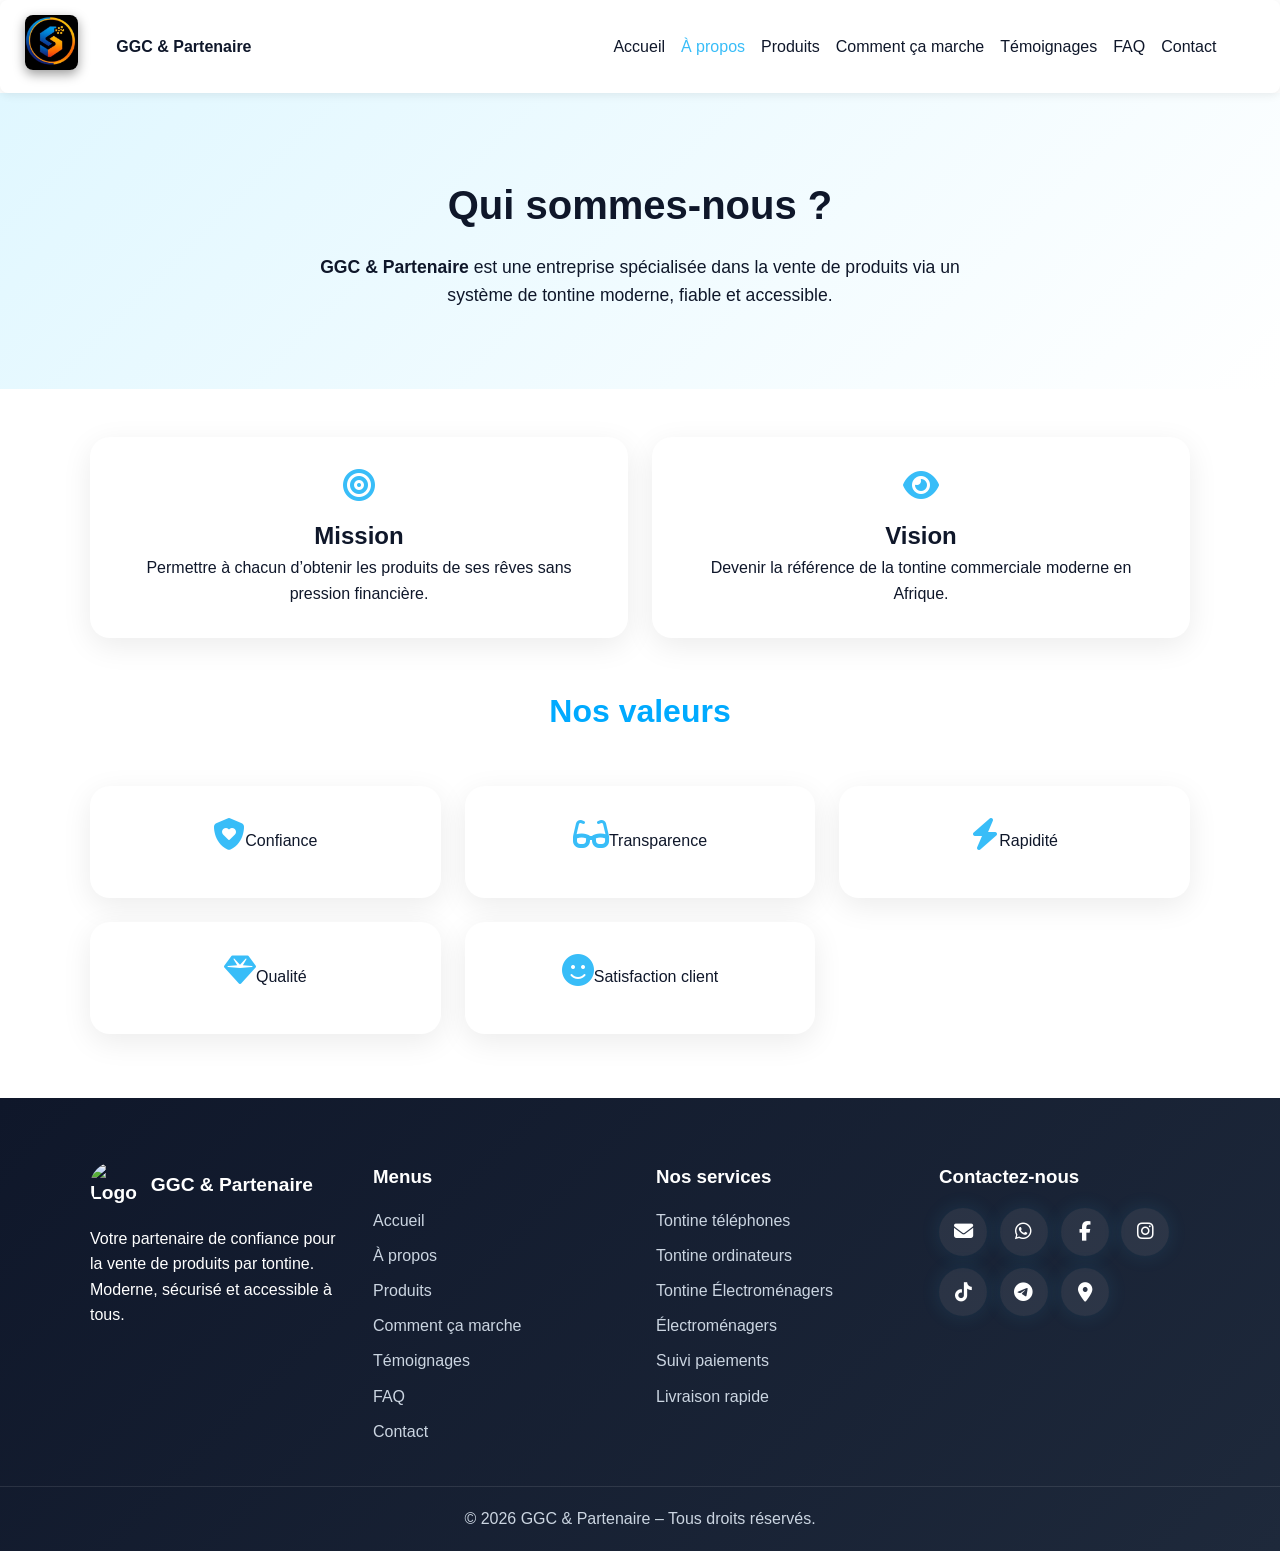
==== about.html @ 8f108630 "Initial commit du site GGC" ====
<!DOCTYPE html>
<html lang="fr">
<head>
  <meta charset="UTF-8" />
  <meta name="viewport" content="width=device-width, initial-scale=1.0" />
  <meta name="description" content="À propos - GGC & Partenaire" />
  <title>À propos | GGC & Partenaire</title>
  <link rel="stylesheet" href="assetes/css/style.css" />
  <link rel="stylesheet" href="https://cdnjs.cloudflare.com/ajax/libs/font-awesome/6.5.1/css/all.min.css" />
</head>
<body>
  <header class="header">
    <div class="logo">
      <img src="assetes/images/logom.jpeg" alt="Logo">
    </div>
    <nav class="navbar container">
      <a class="logo" href="index.html">GGC & Partenaire</a>
      <ul class="nav-menu" id="navMenu">
        <li><a href="index.html">Accueil</a></li>
        <li><a href="about.html" class="active">À propos</a></li>
        <li><a href="produitc.html">Produits</a></li>
        <li><a href="comment_ca_marche.html">Comment ça marche</a></li>
        <li><a href="testimolia.html">Témoignages</a></li>
        <li><a href="fag.html">FAQ</a></li>
        <li><a href="contact.html">Contact</a></li>
      </ul>
      <div class="menu-toggle" id="menuToggle"><i class="fas fa-bars"></i></div>
    </nav>
  </header>

  <section class="about-hero">
    <div class="container reveal">
      <h1>Qui sommes-nous ?</h1>
      <p>
        <strong>GGC & Partenaire</strong> est une entreprise spécialisée dans la vente de produits
        via un système de tontine moderne, fiable et accessible.
      </p>
    </div>
  </section>

  <section class="about-content container">
    <div class="about-grid">
      <div class="about-card reveal">
        <i class="fas fa-bullseye"></i>
        <h2>Mission</h2>
        <p>Permettre à chacun d’obtenir les produits de ses rêves sans pression financière.</p>
      </div>

      <div class="about-card reveal">
        <i class="fas fa-eye"></i>
        <h2>Vision</h2>
        <p>Devenir la référence de la tontine commerciale moderne en Afrique.</p>
      </div>
    </div>
  </section>

  <section class="values container">
    <h2 class="section-title reveal">Nos valeurs</h2>
    <div class="value-grid">
      <div class="value-card reveal"><i class="fas fa-shield-heart"></i><span>Confiance</span></div>
      <div class="value-card reveal"><i class="fas fa-glasses"></i><span>Transparence</span></div>
      <div class="value-card reveal"><i class="fas fa-bolt"></i><span>Rapidité</span></div>
      <div class="value-card reveal"><i class="fas fa-gem"></i><span>Qualité</span></div>
      <div class="value-card reveal"><i class="fas fa-face-smile"></i><span>Satisfaction client</span></div>
    </div>
  </section>

  <footer class="pro-footer">
  <div class="container footer-grid-pro">
    <!-- Logo + description -->
    <div class="footer-brand">
      <a href="index.html" class="footer-logo">
        <img src="images/logo.png" alt="Logo GGC & Partenaire" />
        <span>GGC & Partenaire</span>
      </a>
      <p>
        Votre partenaire de confiance pour la vente de produits par tontine.
        Moderne, sécurisé et accessible à tous.
      </p>
    </div>

    <!-- Menus -->
    <div class="footer-links">
      <h3>Menus</h3>
      <a href="index.html">Accueil</a>
      <a href="about.html">À propos</a>
      <a href="produitc.html">Produits</a>
      <a href="comment_ca_marche.html">Comment ça marche</a>
      <a href="testimolia.html">Témoignages</a>
      <a href="fag.html">FAQ</a>
      <a href="contact.html">Contact</a>
    </div>

    <!-- Services -->
    <div class="footer-services">
      <h3>Nos services</h3>
      <a href="produitc.html#telephone">Tontine téléphones</a>
      <a href="produitc.html#ordinateur">Tontine ordinateurs</a>
      <a href="produitc.html#electro">Tontine Électroménagers</a>
      <a href="#">Électroménagers</a>
      <a href="#">Suivi paiements</a>
      <a href="#">Livraison rapide</a>
    </div>

    <!-- Réseaux + contact -->
    <div class="footer-contact">
      <h3>Contactez-nous</h3>
      <div class="social-icons">
        <a href="mailto:contact@ggcpartenaire.com" target="_blank" aria-label="Email"><i class="fas fa-envelope"></i></a>
        <a href="https://wa.me/22898139697" target="_blank" aria-label="WhatsApp"><i class="fab fa-whatsapp"></i></a>
        <a href="https://facebook.com" target="_blank" aria-label="Facebook"><i class="fab fa-facebook-f"></i></a>
        <a href="https://instagram.com" target="_blank" aria-label="Instagram"><i class="fab fa-instagram"></i></a>
        <a href="https://tiktok.com" target="_blank" aria-label="TikTok"><i class="fab fa-tiktok"></i></a>
        <a href="https://t.me/username" target="_blank" aria-label="Telegram"><i class="fab fa-telegram-plane"></i></a>
        <a href="https://maps.google.com/?q=Lome,Togo" target="_blank" aria-label="Localisation"><i class="fas fa-location-dot"></i></a>
      </div>
    </div>
  </div>

  <div class="footer-bottom-pro">
    <p>© 2026 GGC & Partenaire – Tous droits réservés.</p>
  </div>
</footer>

  <script src="assetes/js/main.js"></script>
</body>
</html>
---- assetes/css/style.css ----
:root {
  --sky: #38bdf8;
  --dark: #0f172a;
  --white: #ffffff;
  --light: #f8fafc;
}

* {
  margin: 0;
  padding: 0;
  box-sizing: border-box;
}

body {
  font-family: Arial, sans-serif;
  line-height: 1.6;
  background: var(--white);
  color: var(--dark);
}

.container {
  width: min(1200px, 92%);
  margin: auto;
}

.header {
  position: sticky;
  display: flex;
  justify-content: space-between;
  align-items: center;
  padding: 15px 25px;
  border-radius: 8px;
  top: 0;
  background: white;
  box-shadow: 0 2px 10px rgba(0,0,0,0.08);
  z-index: 1000;
}

/* Logo */
.logo img {
  height: 55px;
  border-radius: 8px; /* arrondi pour un look moderne */
  box-shadow: 0 4px 12px rgba(0,0,0,0.4);
  transition: transform 0.3s ease;
}

.navbar {
  display: flex;
  align-items: center;
  justify-content: space-between;
  padding: 1rem 0;
}

.nav-menu {
  display: flex;
  gap: 1rem;
  list-style: none;
}

.nav-menu a {
  text-decoration: none;
  color: var(--dark);
  transition: 0.3s;
}

.nav-menu a:hover {
  color: var(--sky);
}

.btn-primary,
.btn-secondary,
.product-card button {
  background: var(--sky);
  color: white;
  padding: 0.8rem 1.2rem;
  border-radius: 999px;
  text-decoration: none;
  border: none;
  cursor: pointer;
  transition: 0.3s;
  box-shadow: 0 0 20px rgba(56, 189, 248, 0.35);
}

.btn-primary:hover,
.btn-secondary:hover,
.product-card button:hover {
  transform: translateY(-3px);
}

.hero {
  padding: 5rem 0;
  background: linear-gradient(135deg, #e0f7ff, #ffffff);
  position: relative;
  overflow: hidden;
}

.hero-content {
  display: grid;
  grid-template-columns: repeat(auto-fit, minmax(300px, 1fr));
  gap: 2rem;
  align-items: center;
}

.hero-buttons {
  display: flex;
  flex-direction: row;
  justify-content: center;
  gap: 20px; /* espace horizontal entre les boutons */
  margin: 40px 0; /* espace en haut et en bas */
  flex-wrap: wrap; /* permet de passer à la ligne sur mobile */
}

.hero-buttons a {
  text-decoration: none;
  font-size: 1rem;
  font-weight: 600;
  padding: 12px 24px;
  border-radius: 8px;
  transition: all 0.3s ease;
}

/* Bouton principal bleu ciel */
.btn-primary {
  background-color: #00aaff; /* bleu ciel */
  color: #fff;
}

.btn-primary:hover {
  background-color: #0088cc;
}

/* Bouton secondaire */
.btn-secondary {
  background-color: #00aaff;
  color: #fff;
  border: 1px solid #ccc;
}

.btn-secondary:hover {
  background-color: #0088cc;
}

/* Responsive pour mobile */
@media (max-width: 600px) {
  .hero-buttons {
    flex-direction: column;
    align-items: center;
    gap: 15px; /* espace vertical entre les boutons */
    margin: 20px 0;
  }

  .hero-buttons a {
    width: 80%; /* occupe une bonne largeur sur mobile */
    text-align: center;
  }
}

.hero-image img,
.product-card img {
  width: 100%;
  border-radius: 20px;
}

.hero-image img {
  animation: float 4s ease-in-out infinite;
}

@keyframes float {
  0%,100% { transform: translateY(0); }
  50% { transform: translateY(-10px); }
}

.section-title {
  text-align: center;
  margin-bottom: 2rem;
  font-size: 2rem;
}

.cards,
.product-grid {
  display: grid;
  grid-template-columns: repeat(auto-fit, minmax(260px, 1fr));
  gap: 1.5rem;
}

.card,
.product-card {
  background: white;
  padding: 1.5rem;
  border-radius: 20px;
  box-shadow: 0 8px 30px rgba(0,0,0,0.08);
  transition: 0.3s;
}

.card:hover,
.product-card:hover {
  transform: translateY(-6px);
}

.badge {
  display: inline-block;
  background: var(--dark);
  color: white;
  padding: 0.3rem 0.8rem;
  border-radius: 999px;
  margin-bottom: 1rem;
}

.reveal {
  opacity: 0;
  transform: translateY(30px);
  transition: all 0.8s ease;
}

.reveal.active {
  opacity: 1;
  transform: translateY(0);
}

.menu-toggle {
  display: none;
  font-size: 2rem;
  cursor: pointer;
}

@media (max-width: 768px) {
  .nav-menu {
    display: none;
    position: absolute;
    top: 70px;
    left: 0;
    right: 0;
    background: white;
    flex-direction: column;
    padding: 1rem;
  }

  .nav-menu.show {
    display: flex;
  }

  .menu-toggle {
    display: block;
  }

  .btn-primary {
    display: none;
  }
}

* { box-sizing: border-box; margin: 0; padding: 0; }
body { font-family: Arial, sans-serif; color: var(--dark); background: var(--white); }
.container { width: min(1100px, 92%); margin: auto; }

.header {
  position: sticky; top: 0; z-index: 1000;
  background: white; box-shadow: 0 2px 10px rgba(0,0,0,.08);
}
.navbar {
  display: flex; justify-content: space-between; align-items: center; padding: 1rem 0;
}
.logo { text-decoration: none; color: var(--dark); font-weight: bold; }
.nav-menu { display: flex; gap: 1rem; list-style: none; }
.nav-menu a { text-decoration: none; color: var(--dark); transition: .3s; }
.nav-menu a:hover, .nav-menu a.active { color: var(--sky); }
.menu-toggle { display: none; font-size: 1.5rem; cursor: pointer; }

.about-hero {
  padding: 5rem 0;
  text-align: center;
  background: linear-gradient(135deg, #e0f7ff, #ffffff);
}
.about-hero h1 { font-size: 2.5rem; margin-bottom: 1rem; }
.about-hero p { max-width: 700px; margin: auto; font-size: 1.1rem; }

.about-grid, .value-grid {
  display: grid;
  grid-template-columns: repeat(auto-fit, minmax(260px, 1fr));
  gap: 1.5rem;
  margin: 3rem 0;
}

.about-card, .value-card {
  background: white;
  border-radius: 20px;
  padding: 2rem;
  text-align: center;
  box-shadow: 0 8px 30px rgba(0,0,0,.08);
  transition: .3s;
}
.about-card:hover, .value-card:hover { transform: translateY(-6px); }
.about-card i, .value-card i {
  font-size: 2rem;
  color: var(--sky);
  margin-bottom: 1rem;
}
.section-title { text-align: center; font-size: 2rem; }

.reveal {
  opacity: 0; transform: translateY(30px); transition: all .8s ease;
}
.reveal.active { opacity: 1; transform: translateY(0); }

@media (max-width: 768px) {
  .nav-menu {
    display: none; position: absolute; top: 70px; left: 0; right: 0;
    background: white; flex-direction: column; padding: 1rem;
  }
  .nav-menu.show { display: flex; }
  .menu-toggle { display: block; }
}

.timeline-section {
  padding: 5rem 0;
}

.timeline-intro {
  text-align: center;
  max-width: 700px;
  margin: 0 auto 3rem;
}

.timeline {
  position: relative;
  max-width: 800px;
  margin: auto;
}

.timeline::before {
  content: "";
  position: absolute;
  left: 30px;
  top: 0;
  width: 4px;
  height: 100%;
  background: linear-gradient(var(--sky), var(--dark));
  border-radius: 10px;
}

.timeline-item {
  position: relative;
  display: flex;
  gap: 1rem;
  margin-bottom: 2rem;
  align-items: flex-start;
}

.timeline-icon {
  min-width: 60px;
  height: 60px;
  border-radius: 50%;
  background: var(--sky);
  color: white;
  display: flex;
  align-items: center;
  justify-content: center;
  font-weight: bold;
  font-size: 1.2rem;
  box-shadow: 0 0 20px rgba(56,189,248,.35);
  z-index: 2;
}

.timeline-content {
  background: white;
  padding: 1.5rem;
  border-radius: 20px;
  box-shadow: 0 8px 30px rgba(0,0,0,.08);
  flex: 1;
  transition: .3s;
}

.timeline-content:hover {
  transform: translateY(-4px);
}

@media (max-width: 768px) {
  .timeline::before {
    left: 20px;
  }

  .timeline-icon {
    min-width: 42px;
    height: 42px;
    font-size: 1rem;
  }

  .timeline-content {
    padding: 1rem;
  }
}

.products-page {
  padding: 5rem 0;
}

.products-intro {
  text-align: center;
  max-width: 700px;
  margin: 0 auto 2rem;
}

.filters {
  display: flex;
  gap: 1rem;
  justify-content: center;
  flex-wrap: wrap;
  margin-bottom: 2rem;
}

.filter-btn {
  border: none;
  padding: 0.8rem 1.2rem;
  border-radius: 999px;
  cursor: pointer;
  background: #e0f7ff;
  transition: .3s;
}

.filter-btn.active,
.filter-btn:hover {
  background: var(--sky);
  color: white;
}

.product-card {
  overflow: hidden;
}

.product-card img {
  transition: transform .4s ease;
  margin: 1rem 0;
}

.product-card:hover img {
  transform: scale(1.05);
}

.testimonial-card,.faq-item,.contact-form,.contact-info,.login-card,.dashboard-card{
  background:#fff;padding:1.5rem;border-radius:20px;box-shadow:0 8px 30px rgba(0,0,0,.08)
}
.testimonial-slider{position:relative;overflow:hidden}
.testimonial-card{display:none;text-align:center}
.testimonial-card.active{display:block;animation:fade .8s ease}
.testimonial-card img{width:80px;height:80px;border-radius:50%;margin-bottom:1rem}
.stars{font-size:1.3rem;margin:.5rem 0}

.faq-question{width:100%;padding:1rem;border:none;background:#e0f7ff;text-align:left;border-radius:12px;cursor:pointer}
.faq-answer{display:none;padding:1rem}
.faq-item.active .faq-answer{display:block}

.contact-grid,.dashboard-grid,.footer-grid{
  display:grid;grid-template-columns:repeat(auto-fit,minmax(280px,1fr));gap:1.5rem
}
.contact-form input,.contact-form textarea,.login-card input{
  width:100%;padding:1rem;margin-bottom:1rem;border:1px solid #ddd;border-radius:12px
}
.contact-info iframe{width:100%;height:220px;border:0;border-radius:16px}

.footer{background:var(--dark);color:#fff;padding:3rem 0 1rem;margin-top:4rem}
.footer a{display:block;color:#fff;text-decoration:none;margin:.4rem 0}

.whatsapp-float{
  position:fixed;bottom:20px;right:20px;background:#25D366;color:#fff;
  padding:1rem;border-radius:50%;box-shadow:0 0 20px rgba(0,0,0,.2)
}

@keyframes fade{from{opacity:0}to{opacity:1}}

.pro-footer {
  background: linear-gradient(135deg, #0f172a, #1e293b);
  color: #fff;
  margin-top: 4rem;
  padding-top: 4rem;
}

.footer-grid-pro {
  display: grid;
  grid-template-columns: repeat(auto-fit, minmax(240px, 1fr));
  gap: 2rem;
}

.footer-logo {
  display: flex;
  align-items: center;
  gap: 0.8rem;
  color: #fff;
  text-decoration: none;
  font-size: 1.2rem;
  font-weight: 700;
  margin-bottom: 1rem;
}

.footer-logo img {
  width: 48px;
  height: 48px;
  border-radius: 50%;
  object-fit: cover;
}

.footer-links h3,
.footer-services h3,
.footer-contact h3 {
  margin-bottom: 1rem;
}

.footer-links a,
.footer-services a {
  display: block;
  color: #cbd5e1;
  text-decoration: none;
  margin: 0.6rem 0;
  transition: 0.3s;
}

.footer-links a:hover,
.footer-services a:hover {
  color: #38bdf8;
  transform: translateX(4px);
}

.social-icons {
  display: flex;
  flex-wrap: wrap;
  gap: 0.8rem;
  margin-top: 1rem;
}

.social-icons a {
  width: 48px;
  height: 48px;
  display: flex;
  align-items: center;
  justify-content: center;
  border-radius: 50%;
  background: rgba(255,255,255,0.08);
  color: #fff;
  text-decoration: none;
  font-size: 1.2rem;
  transition: 0.35s ease;
  box-shadow: 0 0 20px rgba(56,189,248,0.12);
}

.social-icons a:hover {
  background: #38bdf8;
  transform: translateY(-4px) scale(1.08);
  box-shadow: 0 0 25px rgba(56,189,248,0.45);
}

.footer-bottom-pro {
  border-top: 1px solid rgba(255,255,255,0.1);
  margin-top: 2rem;
  padding: 1.2rem 0;
  text-align: center;
  color: #cbd5e1;
}

.contact {
  background: #ffffff;
  color: #333;
  padding: 60px 20px;
  border-radius: 12px;
}

.section-title {
  text-align: center;
  font-size: 2rem;
  color: #00aaff;
  margin-bottom: 40px;
}

.contact-grid {
  display: flex;
  gap: 40px;
  flex-wrap: wrap;
  justify-content: center;
}

.contact-form {
  flex: 1;
  min-width: 300px;
  background: #f9f9f9;
  padding: 25px;
  border-radius: 10px;
  box-shadow: 0 4px 12px rgba(0,0,0,0.1);
}

.form-group {
  display: flex;
  align-items: center;
  margin-bottom: 15px;
  background: #fff;
  border: 1px solid #ddd;
  border-radius: 8px;
  padding: 10px;
}

.form-group i {
  color: #00aaff;
  margin-right: 10px;
}

.contact-form input,
.contact-form textarea {
  border: none;
  outline: none;
  flex: 1;
  font-size: 1rem;
}

.contact-form textarea {
  resize: none;
  min-height: 100px;
}

.btn-primary {
  background: #00aaff;
  color: #fff;
  padding: 12px 25px;
  border: none;
  border-radius: 8px;
  font-size: 1rem;
  cursor: pointer;
  transition: 0.3s;
}

.btn-primary:hover {
  background: #0088cc;
}

.contact-info {
  flex: 1;
  min-width: 300px;
}

.contact-info p {
  margin: 10px 0;
  font-size: 1rem;
}

.contact-info i {
  color: #00aaff;
  margin-right: 8px;
}

.contact-info iframe {
  width: 100%;
  height: 250px;
  border: none;
  border-radius: 8px;
  margin-top: 15px;
}

/* Responsive */
@media (max-width: 768px) {
  .contact-grid {
    flex-direction: column;
    gap: 20px;
  }
  .contact-form,
  .contact-info {
    width: 100%;
  }

  .btn-primary {
    font-size: 1.1rem;
    padding: 14px;
  }
}

.subscribe-btn {
  display: inline-block;
  background: #00cfff;       /* ✅ bleu ciel */
  color: #fff;
  font-size: 1rem;
  font-weight: bold;
  padding: 8px 16px;
  border: none;
  border-radius: 8px;
  cursor: pointer;
  text-decoration: none;     /* ✅ pour les <a> */
  transition: all 0.3s ease; /* ✅ animation fluide */
  box-shadow: 0 4px 10px rgba(0, 207, 255, 0.3);
}

.subscribe-btn:hover {
  background: #00a3cc;       /* ✅ bleu un peu plus foncé au survol */
  transform: translateY(-3px); /* ✅ effet de “saut” */
  box-shadow: 0 6px 14px rgba(0, 163, 204, 0.4);
}

.subscribe-btn:active {
  transform: translateY(0);  /* ✅ retour normal au clic */
  box-shadow: 0 3px 8px rgba(0, 163, 204, 0.3);
}

/* ✅ Responsive mobile */
@media (max-width: 480px) {
  .subscribe-btn {
    width: auto;             /* ✅ bouton large sur mobile */
    font-size: 1.1rem;
    padding: 16px;
    border-radius: 10px;
  }
}

.counters {
  display: flex;
  justify-content: center;
  gap: 40px;
  margin: 50px auto;
  text-align: center;
}

.counter-box {
  background: #fff;
  border-radius: 12px;
  padding: 20px;
  width: 200px;
  box-shadow: 0 4px 12px rgba(0, 207, 255, 0.3);
  transition: transform 0.3s ease;
}

.counter-box:hover {
  transform: translateY(-5px);
}

.counter-box i {
  font-size: 2.5rem;
  color: #00cfff;
  margin-bottom: 10px;
}

.counter-box h3 {
  font-size: 2rem;
  color: #00aaff;
  margin: 10px 0;
  font-weight: bold;
}

.counter-box p {
  font-size: 1rem;
  color: #555;
}

/* ✅ Responsive mobile */
@media (max-width: 768px) {
  .counters {
    flex-direction: column;
    gap: 20px;
  }

  .counter-box {
    width: 100%;
  }
}
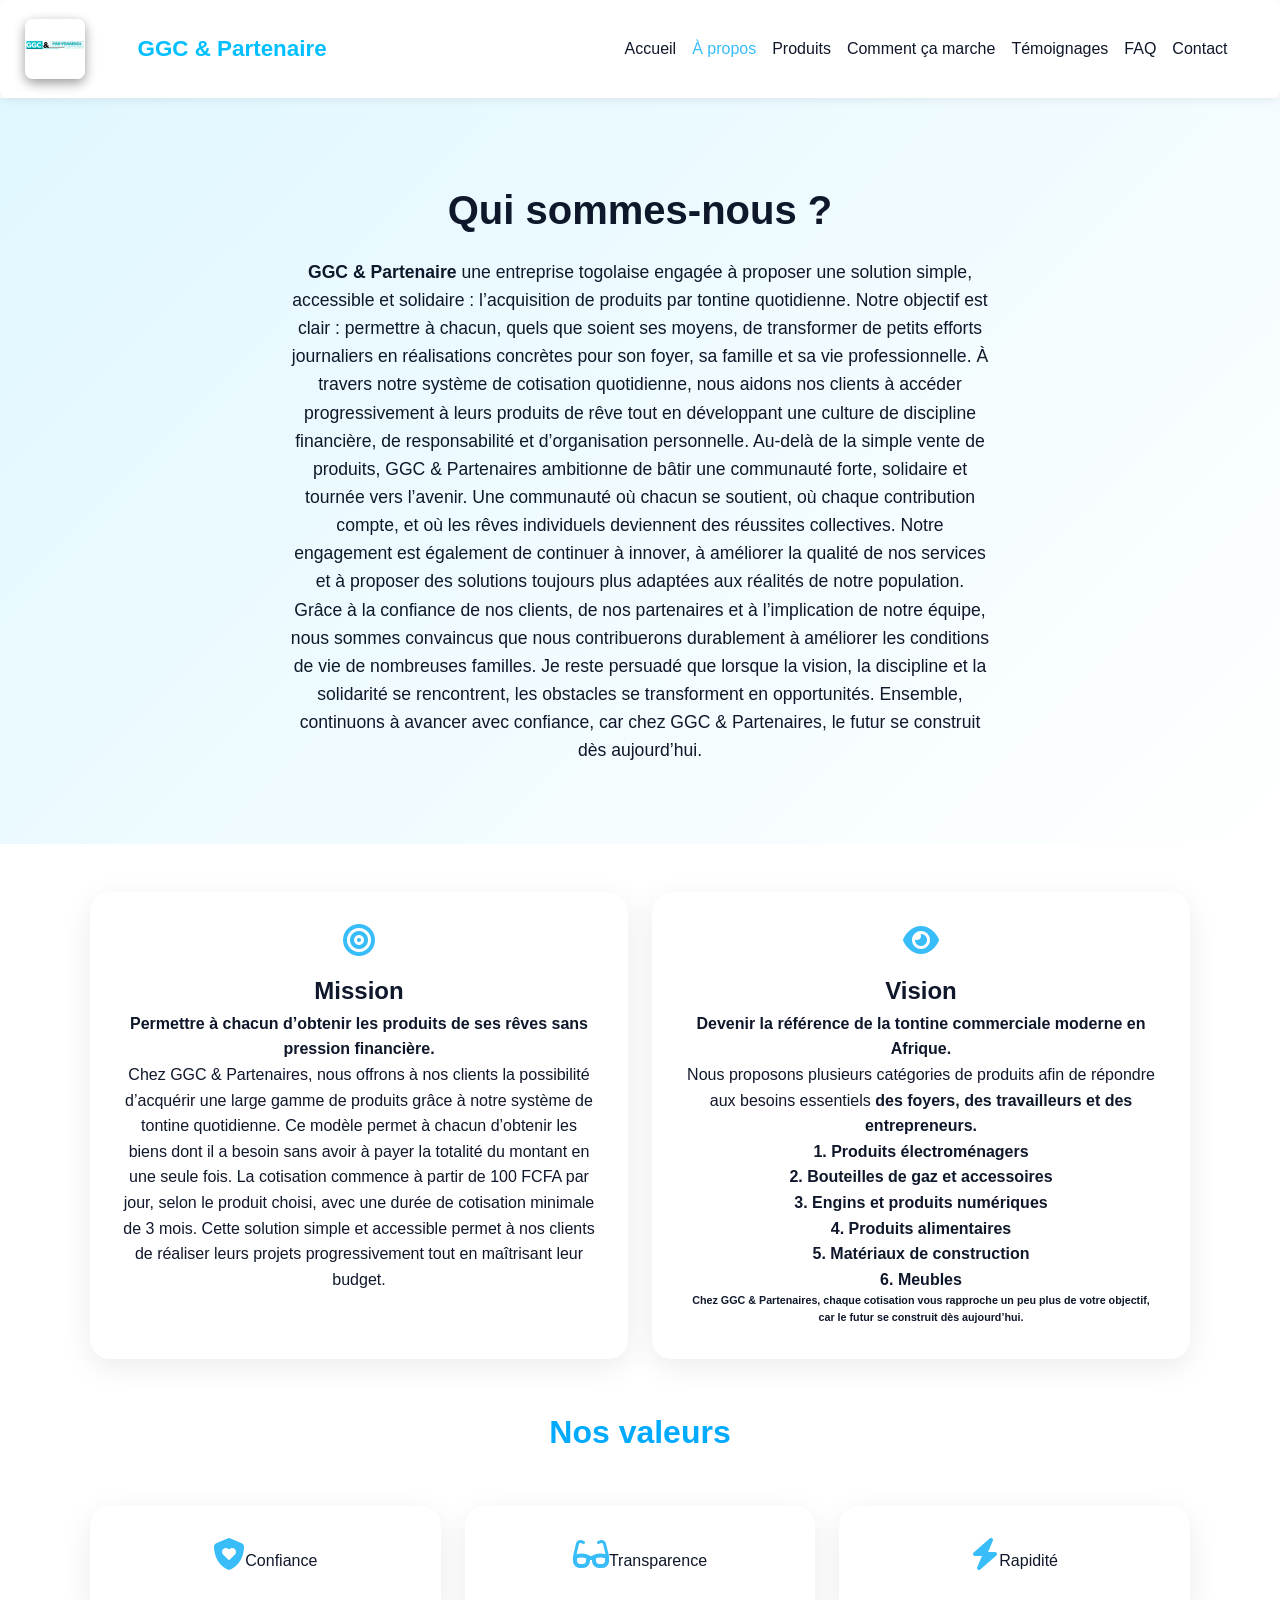
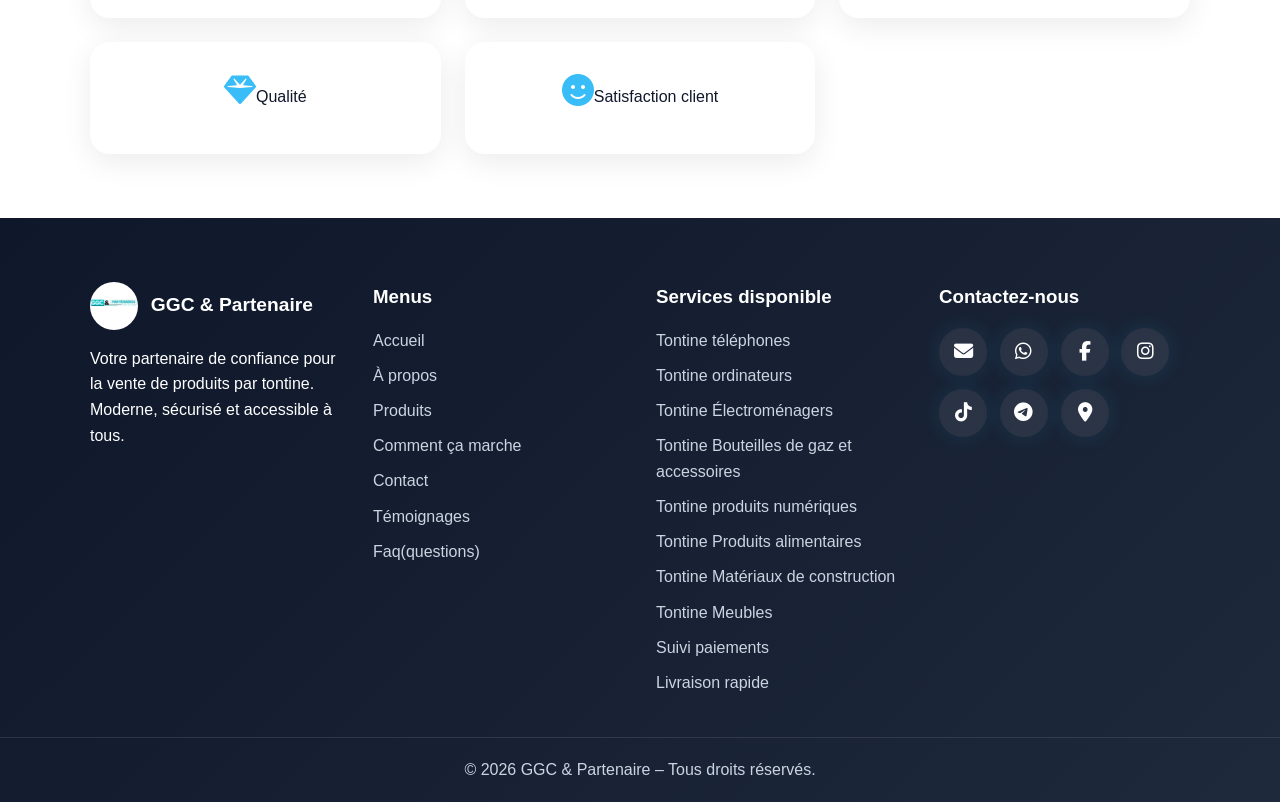
==== commit 278e8f48: "mise a jour" ====
--- a/about.html
+++ b/about.html
@@ -32,8 +32,11 @@
     <div class="container reveal">
       <h1>Qui sommes-nous ?</h1>
       <p>
-        <strong>GGC & Partenaire</strong> est une entreprise spécialisée dans la vente de produits
-        via un système de tontine moderne, fiable et accessible.
+        <strong>GGC & Partenaire</strong> une entreprise togolaise engagée à proposer une solution simple, accessible et solidaire : l’acquisition de produits par tontine quotidienne. Notre objectif est clair : permettre à chacun, quels que soient ses moyens, de transformer de petits efforts journaliers en réalisations concrètes pour son foyer, sa famille et sa vie professionnelle.
+         À travers notre système de cotisation quotidienne, nous aidons nos clients à accéder progressivement à leurs produits de rêve tout en développant une culture de discipline financière, de responsabilité et d’organisation personnelle.
+         Au-delà de la simple vente de produits, GGC & Partenaires ambitionne de bâtir une communauté forte, solidaire et tournée vers l’avenir. Une communauté où chacun se soutient, où chaque contribution compte, et où les rêves individuels deviennent des réussites collectives.
+         Notre engagement est également de continuer à innover, à améliorer la qualité de nos services et à proposer des solutions toujours plus adaptées aux réalités de notre population. Grâce à la confiance de nos clients, de nos partenaires et à l’implication de notre équipe, nous sommes convaincus que nous contribuerons durablement à améliorer les conditions de vie de nombreuses familles.
+         Je reste persuadé que lorsque la vision, la discipline et la solidarité se rencontrent, les obstacles se transforment en opportunités. Ensemble, continuons à avancer avec confiance, car chez GGC & Partenaires, le futur se construit dès aujourd’hui.
       </p>
     </div>
   </section>
@@ -43,13 +46,19 @@
       <div class="about-card reveal">
         <i class="fas fa-bullseye"></i>
         <h2>Mission</h2>
-        <p>Permettre à chacun d’obtenir les produits de ses rêves sans pression financière.</p>
+        <h4>Permettre à chacun d’obtenir les produits de ses rêves sans pression financière.</h4>
+        <p>Chez GGC & Partenaires, nous offrons à nos clients la possibilité d’acquérir une large gamme de produits grâce à notre système de tontine quotidienne.
+          Ce modèle permet à chacun d’obtenir les biens dont il a besoin sans avoir à payer la totalité du montant en une seule fois.
+          La cotisation commence à partir de 100 FCFA par jour, selon le produit choisi, avec une durée de cotisation minimale de 3 mois. Cette solution simple et accessible permet à nos clients de réaliser leurs projets progressivement tout en maîtrisant leur budget.</p>
       </div>
 
       <div class="about-card reveal">
         <i class="fas fa-eye"></i>
         <h2>Vision</h2>
-        <p>Devenir la référence de la tontine commerciale moderne en Afrique.</p>
+        <h4>Devenir la référence de la tontine commerciale moderne en Afrique.</h4>
+        <p>Nous proposons plusieurs catégories de produits afin de répondre aux besoins essentiels <strong>des foyers, des travailleurs et des entrepreneurs.</strong><br>
+         <strong>1. Produits électroménagers <br>2. Bouteilles de gaz et accessoires <br>3. Engins et produits numériques<br>4. Produits alimentaires <br>5. Matériaux de construction <br>6. Meubles</strong></p>
+         <h6>Chez GGC & Partenaires, chaque cotisation vous rapproche un peu plus de votre objectif, car le futur se construit dès aujourd’hui.</h6>
       </div>
     </div>
   </section>
@@ -70,7 +79,7 @@
     <!-- Logo + description -->
     <div class="footer-brand">
       <a href="index.html" class="footer-logo">
-        <img src="images/logo.png" alt="Logo GGC & Partenaire" />
+        <img src="assetes/images/logom.jpeg" alt="Logo GGC & Partenaire" />
         <span>GGC & Partenaire</span>
       </a>
       <p>
@@ -84,22 +93,26 @@
       <h3>Menus</h3>
       <a href="index.html">Accueil</a>
       <a href="about.html">À propos</a>
-      <a href="produitc.html">Produits</a>
+      <a href="produict.html">Produits</a>
       <a href="comment_ca_marche.html">Comment ça marche</a>
+      <a href="contact.html">Contact</a>
       <a href="testimolia.html">Témoignages</a>
-      <a href="fag.html">FAQ</a>
-      <a href="contact.html">Contact</a>
+      <a href="fag.html">Faq(questions)</a>
     </div>
 
     <!-- Services -->
     <div class="footer-services">
-      <h3>Nos services</h3>
+      <h3>Services disponible</h3>
       <a href="produitc.html#telephone">Tontine téléphones</a>
       <a href="produitc.html#ordinateur">Tontine ordinateurs</a>
       <a href="produitc.html#electro">Tontine Électroménagers</a>
-      <a href="#">Électroménagers</a>
-      <a href="#">Suivi paiements</a>
-      <a href="#">Livraison rapide</a>
+      <a href="produitc.html#gaz">Tontine Bouteilles de gaz et accessoires</a>
+      <a href="produitc.html#numerique">Tontine produits numériques</a>
+      <a href="produitc.html#alimentation">Tontine Produits alimentaires</a>
+      <a href="produitc.html#construction">Tontine Matériaux de construction</a>
+      <a href="produitc.html#meubles">Tontine Meubles</a>
+      <a href="livraison.html#paiement">Suivi paiements</a>
+      <a href="livraison.html#livraison">Livraison rapide</a>
     </div>
 
     <!-- Réseaux + contact -->
--- a/assetes/css/style.css
+++ b/assetes/css/style.css
@@ -34,6 +34,23 @@
   background: white;
   box-shadow: 0 2px 10px rgba(0,0,0,0.08);
   z-index: 1000;
+}
+
+/* Logo */
+.header .logo img {
+  height: 60px; /* ajuste la taille si nécessaire */
+  margin-right: 15px; /* espace entre le logo et le texte */
+  vertical-align: middle;
+}
+
+/* Titre GGC & Partenaire */
+.navbar .logo {
+  font-size: 1.4rem;
+  font-weight: 700;
+  color: #00bfff; /* bleu ciel */
+  margin-left: 10px; /* espace supplémentaire si besoin */
+  display: inline-block;
+  vertical-align: middle;
 }
 
 /* Logo */
@@ -87,6 +104,14 @@
   transform: translateY(-3px);
 }
 
+/* ✅ Adaptation mobile */
+@media (max-width: 768px) {
+  .navbar .logo {
+    margin: 0.5rem 0;
+    font-size: 1.3rem;
+  }
+}
+
 .hero {
   padding: 5rem 0;
   background: linear-gradient(135deg, #e0f7ff, #ffffff);
@@ -444,10 +469,80 @@
 .testimonial-card img{width:80px;height:80px;border-radius:50%;margin-bottom:1rem}
 .stars{font-size:1.3rem;margin:.5rem 0}
 
-.faq-question{width:100%;padding:1rem;border:none;background:#e0f7ff;text-align:left;border-radius:12px;cursor:pointer}
-.faq-answer{display:none;padding:1rem}
-.faq-item.active .faq-answer{display:block}
-
+/* Conteneur FAQ */
+.faq.container {
+  max-width: 800px;
+  margin: 0 auto;
+  padding: 2rem 1rem;
+  box-sizing: border-box; /* évite les débordements */
+}
+
+/* Chaque item FAQ */
+.faq-item {
+  margin-bottom: 1rem;
+  border-radius: 12px;
+  overflow: hidden;
+  background: #f9f9f9;
+  box-shadow: 0 2px 6px rgba(0,0,0,0.08);
+  transition: all 0.3s ease;
+}
+
+/* Bouton question */
+.faq-question {
+  width: 100%;
+  padding: 1rem 1.2rem;
+  border: none;
+  background: #e0f7ff;
+  text-align: left;
+  font-size: 1rem;
+  font-weight: 600;
+  border-radius: 12px;
+  cursor: pointer;
+  transition: background 0.3s ease;
+}
+
+.faq-question:hover {
+  background: #b3ecff;
+}
+
+/* Réponse cachée par défaut */
+.faq-answer {
+  display: none;
+  padding: 1rem 1.2rem;
+  font-size: 0.95rem;
+  line-height: 1.5;
+  color: #333;
+  background: #ffffff;
+  border-top: 1px solid #ddd;
+  animation: fadeIn 0.3s ease;
+}
+
+/* Réponse visible quand active */
+.faq-item.active .faq-answer {
+  display: block;
+}
+
+/* Animation d’apparition */
+@keyframes fadeIn {
+  from { opacity: 0; transform: translateY(-5px); }
+  to { opacity: 1; transform: translateY(0); }
+}
+/* ✅ Adaptation mobile */
+@media (max-width: 600px) {
+  .faq.container {
+    padding: 1rem;
+  }
+
+  .faq-question {
+    font-size: 0.95rem;
+    padding: 0.8rem 1rem;
+  }
+
+  .faq-answer {
+    font-size: 0.9rem;
+    padding: 0.8rem 1rem;
+  }
+}
 .contact-grid,.dashboard-grid,.footer-grid{
   display:grid;grid-template-columns:repeat(auto-fit,minmax(280px,1fr));gap:1.5rem
 }
@@ -753,3 +848,54 @@
     width: 100%;
   }
 }
+.breadcrumb {
+  margin-top: 1rem;
+  font-size: 0.95rem;
+  color: #0077b6;
+}
+
+.breadcrumb a {
+  text-decoration: none;
+  color: #0077b6;
+  font-weight: 600;
+}
+
+.breadcrumb a:hover {
+  text-decoration: underline;
+}
+
+.breadcrumb span {
+  color: #333;
+  font-weight: 500;
+}
+
+.breadcrumb {
+  margin: 0.5rem auto;
+  padding: 0.5rem 1rem;
+  font-size: 0.95rem;
+  color: #0077b6;
+  text-align: center;
+}
+
+.breadcrumb a {
+  text-decoration: none;
+  color: #0077b6;
+  font-weight: 600;
+}
+
+.breadcrumb a:hover {
+  text-decoration: underline;
+}
+
+.breadcrumb span {
+  color: #333;
+  font-weight: 500;
+}
+
+/* ✅ Adaptation mobile */
+@media (max-width: 600px) {
+  .breadcrumb {
+    font-size: 0.85rem;
+    padding: 0.4rem;
+  }
+}
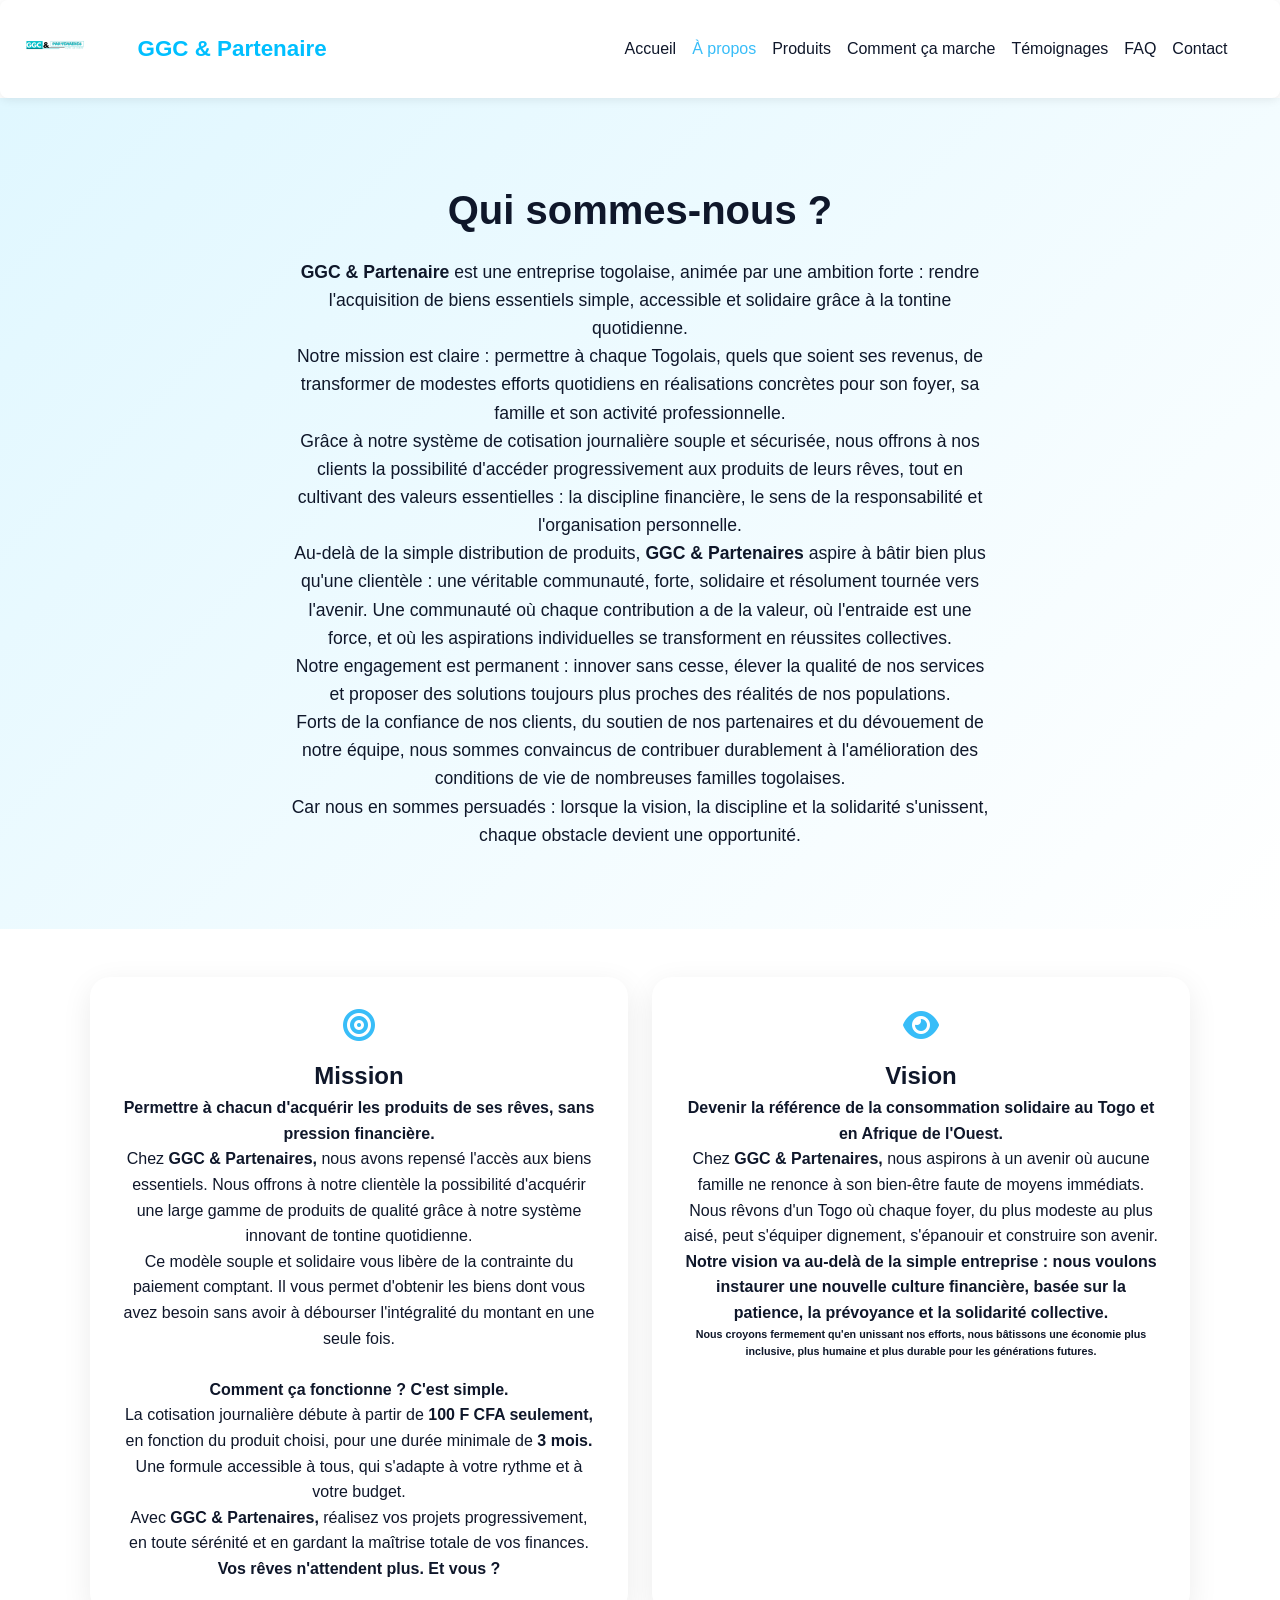
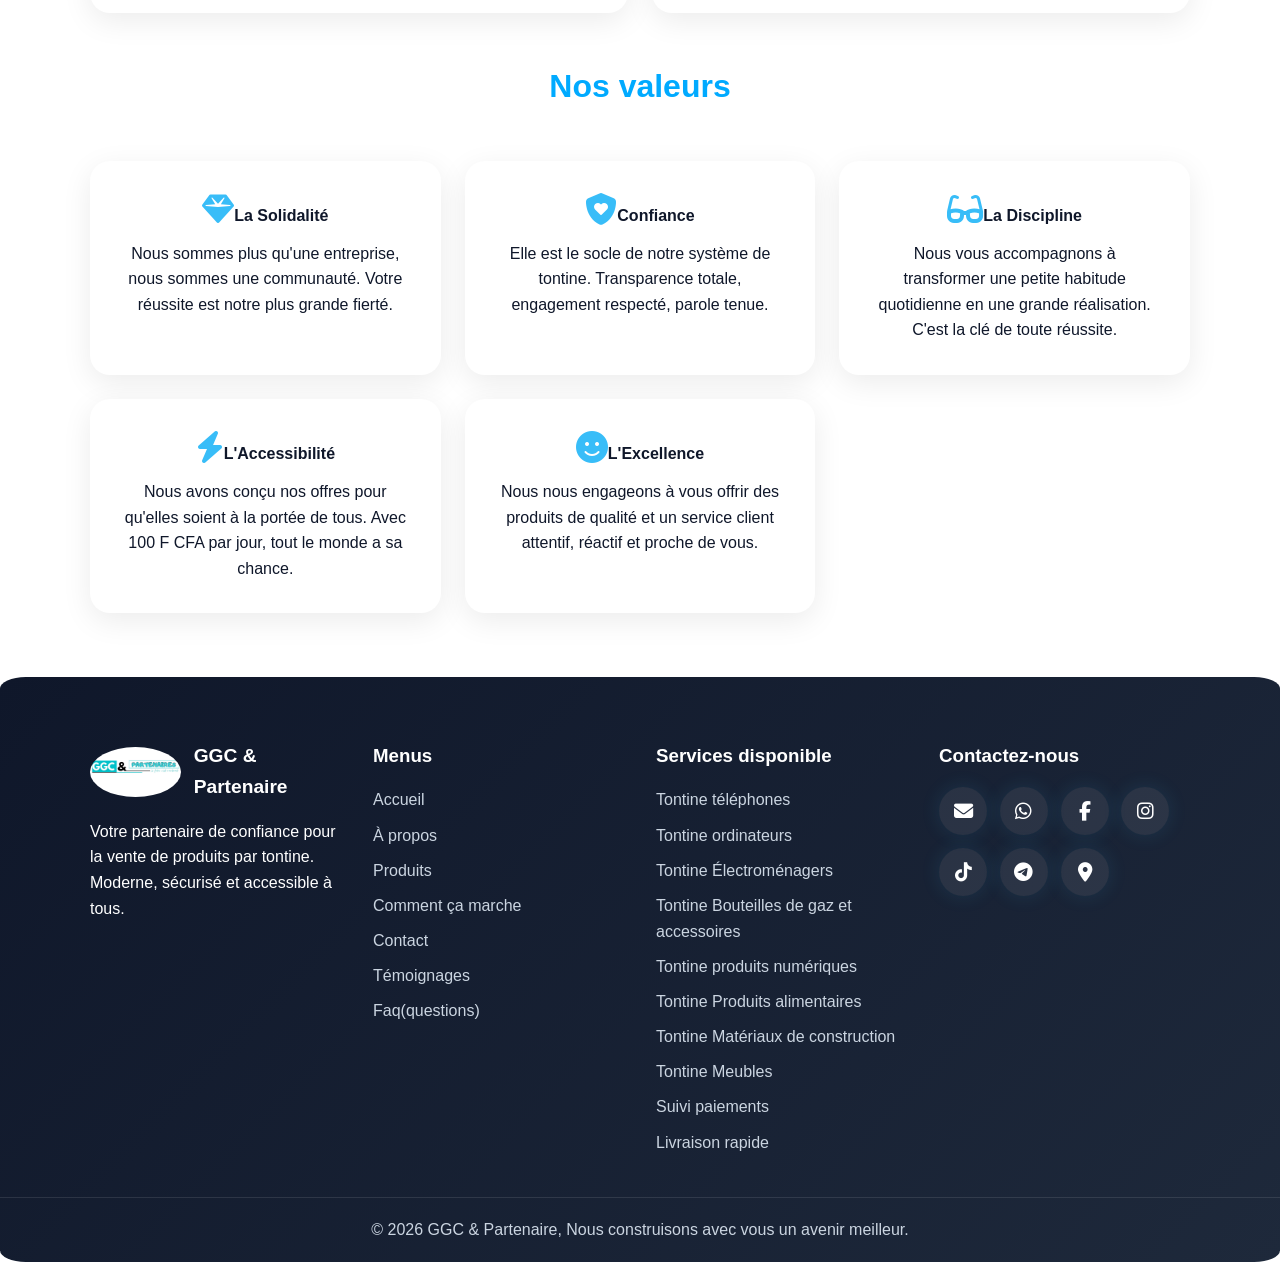
==== commit a08a0ebe: "mise a jour de a propo de nous" ====
--- a/about.html
+++ b/about.html
@@ -6,6 +6,7 @@
   <meta name="description" content="À propos - GGC & Partenaire" />
   <title>À propos | GGC & Partenaire</title>
   <link rel="stylesheet" href="assetes/css/style.css" />
+  <link rel="icon" type="image/jpeg" href="assetes/images/logom.jpeg" />
   <link rel="stylesheet" href="https://cdnjs.cloudflare.com/ajax/libs/font-awesome/6.5.1/css/all.min.css" />
 </head>
 <body>
@@ -32,11 +33,19 @@
     <div class="container reveal">
       <h1>Qui sommes-nous ?</h1>
       <p>
-        <strong>GGC & Partenaire</strong> une entreprise togolaise engagée à proposer une solution simple, accessible et solidaire : l’acquisition de produits par tontine quotidienne. Notre objectif est clair : permettre à chacun, quels que soient ses moyens, de transformer de petits efforts journaliers en réalisations concrètes pour son foyer, sa famille et sa vie professionnelle.
-         À travers notre système de cotisation quotidienne, nous aidons nos clients à accéder progressivement à leurs produits de rêve tout en développant une culture de discipline financière, de responsabilité et d’organisation personnelle.
-         Au-delà de la simple vente de produits, GGC & Partenaires ambitionne de bâtir une communauté forte, solidaire et tournée vers l’avenir. Une communauté où chacun se soutient, où chaque contribution compte, et où les rêves individuels deviennent des réussites collectives.
-         Notre engagement est également de continuer à innover, à améliorer la qualité de nos services et à proposer des solutions toujours plus adaptées aux réalités de notre population. Grâce à la confiance de nos clients, de nos partenaires et à l’implication de notre équipe, nous sommes convaincus que nous contribuerons durablement à améliorer les conditions de vie de nombreuses familles.
-         Je reste persuadé que lorsque la vision, la discipline et la solidarité se rencontrent, les obstacles se transforment en opportunités. Ensemble, continuons à avancer avec confiance, car chez GGC & Partenaires, le futur se construit dès aujourd’hui.
+        <strong>GGC & Partenaire</strong> est une entreprise togolaise, animée par une ambition forte : rendre l'acquisition de biens essentiels simple, accessible et solidaire grâce à la tontine quotidienne.
+
+        <br>Notre mission est claire : permettre à chaque Togolais, quels que soient ses revenus, de transformer de modestes efforts quotidiens en réalisations concrètes pour son foyer, sa famille et son activité professionnelle.
+
+        <br>Grâce à notre système de cotisation journalière souple et sécurisée, nous offrons à nos clients la possibilité d'accéder progressivement aux produits de leurs rêves, tout en cultivant des valeurs essentielles : la discipline financière, le sens de la responsabilité et l'organisation personnelle.
+
+        <br>Au-delà de la simple distribution de produits, <strong>GGC & Partenaires</strong> aspire à bâtir bien plus qu'une clientèle : une véritable communauté, forte, solidaire et résolument tournée vers l'avenir. Une communauté où chaque contribution a de la valeur, où l'entraide est une force, et où les aspirations individuelles se transforment en réussites collectives.
+
+        <br>Notre engagement est permanent : innover sans cesse, élever la qualité de nos services et proposer des solutions toujours plus proches des réalités de nos populations.
+
+        <br>Forts de la confiance de nos clients, du soutien de nos partenaires et du dévouement de notre équipe, nous sommes convaincus de contribuer durablement à l'amélioration des conditions de vie de nombreuses familles togolaises.
+
+        <br>Car nous en sommes persuadés : lorsque la vision, la discipline et la solidarité s'unissent, chaque obstacle devient une opportunité.
       </p>
     </div>
   </section>
@@ -46,19 +55,24 @@
       <div class="about-card reveal">
         <i class="fas fa-bullseye"></i>
         <h2>Mission</h2>
-        <h4>Permettre à chacun d’obtenir les produits de ses rêves sans pression financière.</h4>
-        <p>Chez GGC & Partenaires, nous offrons à nos clients la possibilité d’acquérir une large gamme de produits grâce à notre système de tontine quotidienne.
-          Ce modèle permet à chacun d’obtenir les biens dont il a besoin sans avoir à payer la totalité du montant en une seule fois.
-          La cotisation commence à partir de 100 FCFA par jour, selon le produit choisi, avec une durée de cotisation minimale de 3 mois. Cette solution simple et accessible permet à nos clients de réaliser leurs projets progressivement tout en maîtrisant leur budget.</p>
+        <h4>Permettre à chacun d'acquérir les produits de ses rêves, sans pression financière.</h4>
+        <p>Chez <strong>GGC & Partenaires,</strong> nous avons repensé l'accès aux biens essentiels. Nous offrons à notre clientèle la possibilité d'acquérir une large gamme de produits de qualité grâce à notre système innovant de tontine quotidienne.
+
+         <br>Ce modèle souple et solidaire vous libère de la contrainte du paiement comptant. Il vous permet d'obtenir les biens dont vous avez besoin sans avoir à débourser l'intégralité du montant en une seule fois.</p>
+        <br><h4>Comment ça fonctionne ? C'est simple.</h4>
+        <p>La cotisation journalière débute à partir de <strong>100 F CFA seulement,</strong> en fonction du produit choisi, pour une durée minimale de <strong>3 mois.</strong> Une formule accessible à tous, qui s'adapte à votre rythme et à votre budget.
+
+         <br>Avec <strong>GGC & Partenaires,</strong> réalisez vos projets progressivement, en toute sérénité et en gardant la maîtrise totale de vos finances.</p>
+        <h4>Vos rêves n'attendent plus. Et vous ?</h4>
       </div>
 
       <div class="about-card reveal">
         <i class="fas fa-eye"></i>
         <h2>Vision</h2>
-        <h4>Devenir la référence de la tontine commerciale moderne en Afrique.</h4>
-        <p>Nous proposons plusieurs catégories de produits afin de répondre aux besoins essentiels <strong>des foyers, des travailleurs et des entrepreneurs.</strong><br>
-         <strong>1. Produits électroménagers <br>2. Bouteilles de gaz et accessoires <br>3. Engins et produits numériques<br>4. Produits alimentaires <br>5. Matériaux de construction <br>6. Meubles</strong></p>
-         <h6>Chez GGC & Partenaires, chaque cotisation vous rapproche un peu plus de votre objectif, car le futur se construit dès aujourd’hui.</h6>
+        <h4>Devenir la référence de la consommation solidaire au Togo et en Afrique de l'Ouest.</h4>
+        <p>Chez <strong>GGC & Partenaires,</strong> nous aspirons à un avenir où aucune famille ne renonce à son bien-être faute de moyens immédiats. Nous rêvons d'un Togo où chaque foyer, du plus modeste au plus aisé, peut s'équiper dignement, s'épanouir et construire son avenir.<br>
+         <strong>Notre vision va au-delà de la simple entreprise : nous voulons instaurer une nouvelle culture financière, basée sur la patience, la prévoyance et la solidarité collective.</strong></p>
+         <h6>Nous croyons fermement qu'en unissant nos efforts, nous bâtissons une économie plus inclusive, plus humaine et plus durable pour les générations futures.</h6>
       </div>
     </div>
   </section>
@@ -66,11 +80,11 @@
   <section class="values container">
     <h2 class="section-title reveal">Nos valeurs</h2>
     <div class="value-grid">
-      <div class="value-card reveal"><i class="fas fa-shield-heart"></i><span>Confiance</span></div>
-      <div class="value-card reveal"><i class="fas fa-glasses"></i><span>Transparence</span></div>
-      <div class="value-card reveal"><i class="fas fa-bolt"></i><span>Rapidité</span></div>
-      <div class="value-card reveal"><i class="fas fa-gem"></i><span>Qualité</span></div>
-      <div class="value-card reveal"><i class="fas fa-face-smile"></i><span>Satisfaction client</span></div>
+      <div class="value-card reveal"><i class="fas fa-gem"></i><span><strong>La Solidalité</strong></span><br>Nous sommes plus qu'une entreprise, nous sommes une communauté. Votre réussite est notre plus grande fierté.</div>
+      <div class="value-card reveal"><i class="fas fa-shield-heart"></i><span><strong>Confiance</strong></span><br>Elle est le socle de notre système de tontine. Transparence totale, engagement respecté, parole tenue.</div>
+      <div class="value-card reveal"><i class="fas fa-glasses"></i><span><strong>La Discipline</strong></span><br>Nous vous accompagnons à transformer une petite habitude quotidienne en une grande réalisation. C'est la clé de toute réussite.</div>
+      <div class="value-card reveal"><i class="fas fa-bolt"></i><span><strong>L'Accessibilité</strong></span><br>Nous avons conçu nos offres pour qu'elles soient à la portée de tous. Avec 100 F CFA par jour, tout le monde a sa chance.</div>
+      <div class="value-card reveal"><i class="fas fa-face-smile"></i><span><strong>L'Excellence </strong></span><br>Nous nous engageons à vous offrir des produits de qualité et un service client attentif, réactif et proche de vous.</div>
     </div>
   </section>
 
@@ -131,7 +145,7 @@
   </div>
 
   <div class="footer-bottom-pro">
-    <p>© 2026 GGC & Partenaire – Tous droits réservés.</p>
+    <p>© 2026 GGC & Partenaire, Nous construisons avec vous un avenir meilleur.</p>
   </div>
 </footer>
 
--- a/assetes/css/style.css
+++ b/assetes/css/style.css
@@ -55,9 +55,9 @@
 
 /* Logo */
 .logo img {
-  height: 55px;
+  max-width: 300px;
+  height: auto;
   border-radius: 8px; /* arrondi pour un look moderne */
-  box-shadow: 0 4px 12px rgba(0,0,0,0.4);
   transition: transform 0.3s ease;
 }
 
@@ -103,6 +103,11 @@
 .product-card button:hover {
   transform: translateY(-3px);
 }
+@media (max-width: 600px) {
+  .header .logo img {
+    max-width: 180px;   /* réduit la taille sur mobile */
+  }
+}
 
 /* ✅ Adaptation mobile */
 @media (max-width: 768px) {
@@ -268,7 +273,7 @@
     display: block;
   }
 
-  .btn-primary {
+  .navbar > .btn-primary {
     display: none;
   }
 }
@@ -564,6 +569,7 @@
 .pro-footer {
   background: linear-gradient(135deg, #0f172a, #1e293b);
   color: #fff;
+  border-radius: 2%;
   margin-top: 4rem;
   padding-top: 4rem;
 }
@@ -586,8 +592,8 @@
 }
 
 .footer-logo img {
-  width: 48px;
-  height: 48px;
+  width: 100px;
+  height: 50px;
   border-radius: 50%;
   object-fit: cover;
 }
